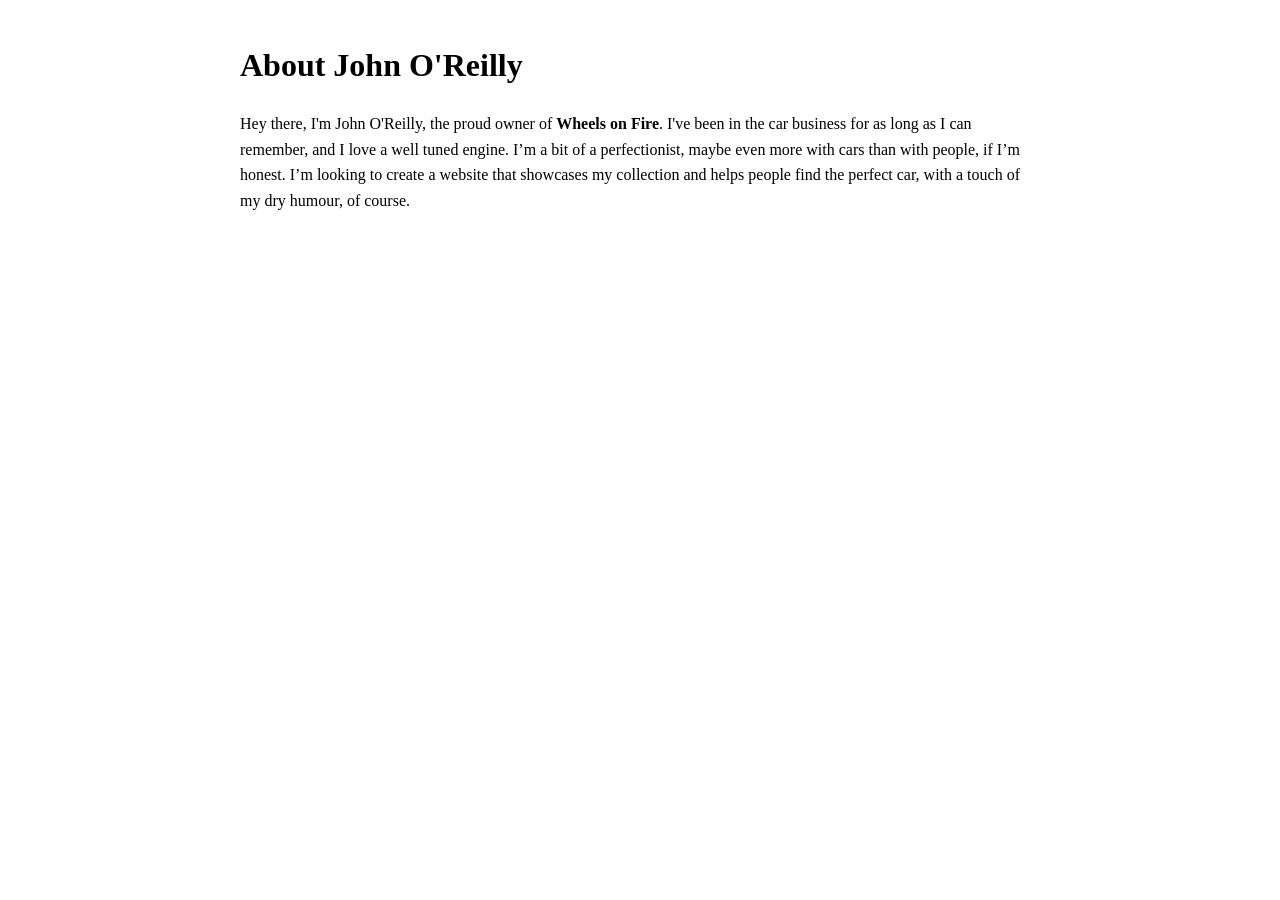
==== about.html @ 86fae7f8 "Update2" ====
<!DOCTYPE html>
<html lang="en">
<head>
    <meta charset="UTF-8">
    <meta name="viewport" content="width=device-width, initial-scale=1.0">
    <title>About - John O’Reilly</title>
    <style>
        body {
            max-width: 800px;
            margin: 40px auto;
            padding: 0 20px;
            line-height: 1.6;
        }

        h1 {
            font-size: 2.5;
            margin-bottom: 20px;
        }

        p {
            font-size: 1.2;
        }
    </style>
</head>
<body>

    <h1>About John O'Reilly</h1>
    <p>
        Hey there, I'm John O'Reilly, the proud owner of <strong>Wheels on Fire</strong>. 
        I've been in the car business for as long as I can remember, and I love a well tuned engine. 
        I’m a bit of a perfectionist, maybe even more with cars than with people, if I’m honest. 
        I’m looking to create a website that showcases my collection and helps people find the perfect car, 
        with a touch of my dry humour, of course.
    </p>

</body>
</html>
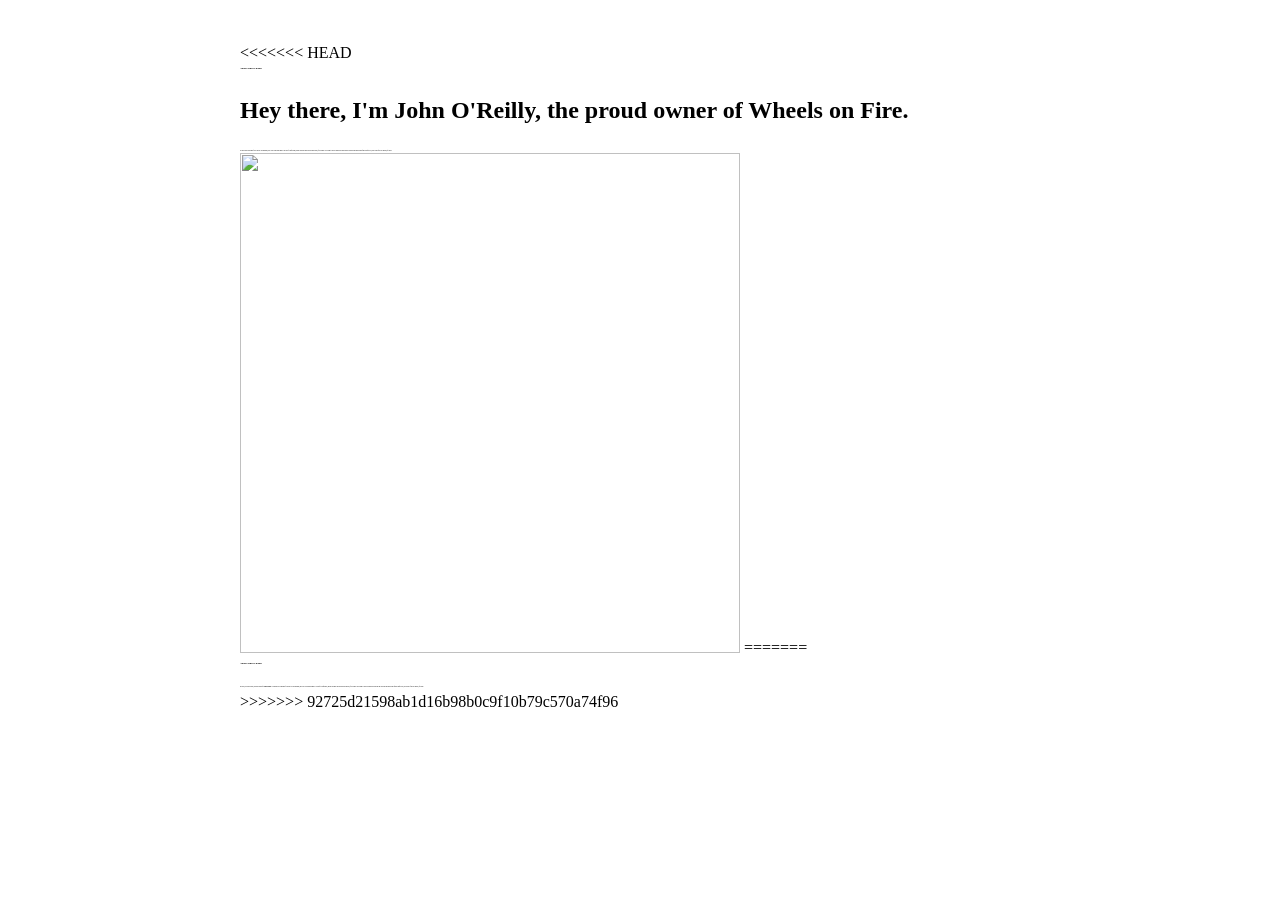
==== commit 28f46dda: "Update3" ====
--- a/about.html
+++ b/about.html
@@ -1,3 +1,48 @@
+<<<<<<< HEAD
+<!DOCTYPE html>
+<html lang="en">
+<head>
+    <meta charset="UTF-8">
+    <meta name="viewport" content="width=device-width, initial-scale=1.0">
+    <title>About - John O’Reilly</title>
+    <style>
+        body {
+            max-width: 800px;
+            margin: 40px auto;
+            padding: 0 20px;
+            line-height: 1.6;
+        }
+
+        h1 {
+            font-size: 2.5;
+            margin-bottom: 20px;
+        }
+
+        p {
+            font-size: 1.2;
+        }
+    </style>
+</head>
+<style>
+    img {
+        width: 500px;
+    }
+</style>
+<body>
+
+    <h1>About John O'Reilly</h1>
+    <h2>Hey there, I'm John O'Reilly, the proud owner of <strong>Wheels on Fire</strong>. </h2>
+    <p>
+        I've been in the car business for as long as I can remember, and I love a well tuned engine. 
+        I’m a bit of a perfectionist, maybe even more with cars than with people, if I’m honest. 
+        I’m looking to create a website that showcases my collection and helps people find the perfect car, 
+        with a touch of my dry humour, of course.
+    </p>
+    <img src="carAbout.jpg">
+
+</body>
+</html>
+=======
 <!DOCTYPE html>
 <html lang="en">
 <head>
@@ -34,4 +79,5 @@
     </p>
 
 </body>
-</html>+</html>
+>>>>>>> 92725d21598ab1d16b98b0c9f10b79c570a74f96
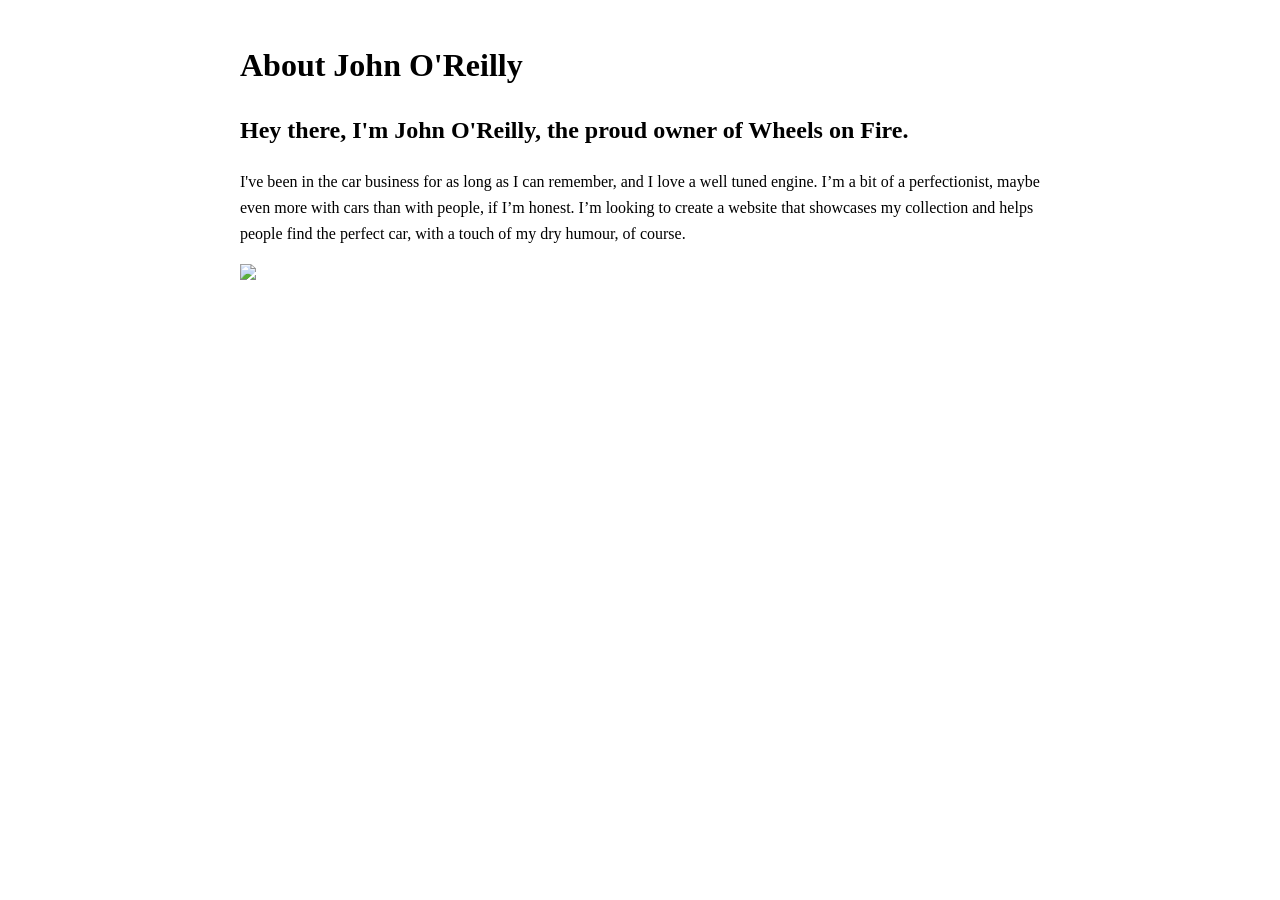
==== commit 3ab98342: "Merge branch 'main' of https://github.com/wannahugecat/WebsiteVorokhVsevolodTUD" ====
--- a/about.html
+++ b/about.html
@@ -1,4 +1,3 @@
-<<<<<<< HEAD
 <!DOCTYPE html>
 <html lang="en">
 <head>
@@ -41,43 +40,4 @@
     <img src="carAbout.jpg">
 
 </body>
-</html>
-=======
-<!DOCTYPE html>
-<html lang="en">
-<head>
-    <meta charset="UTF-8">
-    <meta name="viewport" content="width=device-width, initial-scale=1.0">
-    <title>About - John O’Reilly</title>
-    <style>
-        body {
-            max-width: 800px;
-            margin: 40px auto;
-            padding: 0 20px;
-            line-height: 1.6;
-        }
-
-        h1 {
-            font-size: 2.5;
-            margin-bottom: 20px;
-        }
-
-        p {
-            font-size: 1.2;
-        }
-    </style>
-</head>
-<body>
-
-    <h1>About John O'Reilly</h1>
-    <p>
-        Hey there, I'm John O'Reilly, the proud owner of <strong>Wheels on Fire</strong>. 
-        I've been in the car business for as long as I can remember, and I love a well tuned engine. 
-        I’m a bit of a perfectionist, maybe even more with cars than with people, if I’m honest. 
-        I’m looking to create a website that showcases my collection and helps people find the perfect car, 
-        with a touch of my dry humour, of course.
-    </p>
-
-</body>
-</html>
->>>>>>> 92725d21598ab1d16b98b0c9f10b79c570a74f96
+</html>
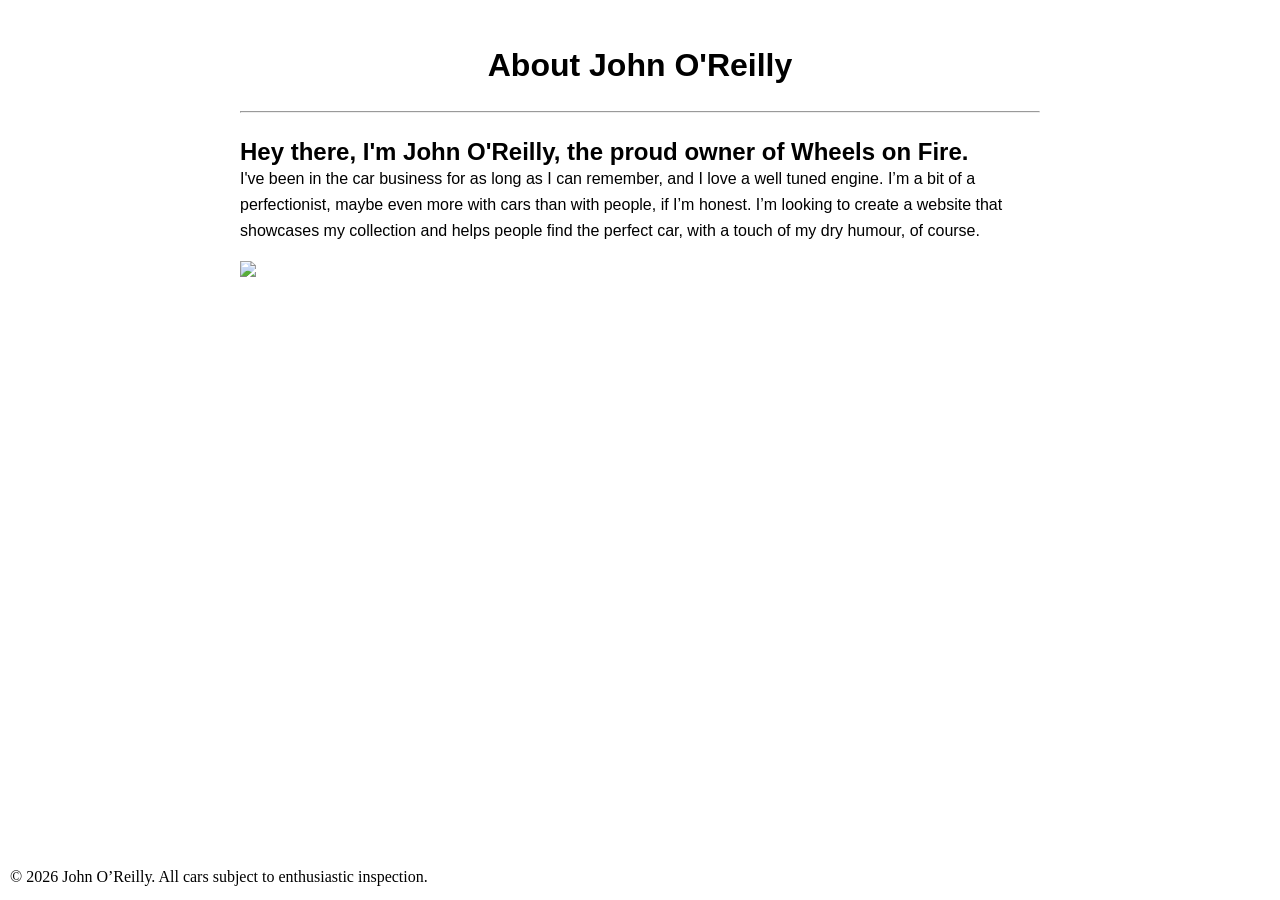
==== commit e8d5d538: "Update4" ====
--- a/about.html
+++ b/about.html
@@ -24,20 +24,44 @@
 </head>
 <style>
     img {
-        width: 500px;
+        width: 800px;
+        
+    }
+    h1 {
+        text-align: center;
+        font-family:'Trebuchet MS', 'Lucida Sans Unicode', 'Lucida Grande', 'Lucida Sans', Arial, sans-serif;
+    }
+    h2 {
+        font-family:'Trebuchet MS', 'Lucida Sans Unicode', 'Lucida Grande', 'Lucida Sans', Arial, sans-serif;
+
+    }
+    p {
+        display: flex;
+        margin-top:-25px;
+        font-family: 'Lucida Sans', 'Lucida Sans Regular', 'Lucida Grande', 'Lucida Sans Unicode', Geneva, Verdana, sans-serif;
+    }
+    .Rights {
+        position: fixed;
+        bottom: 10px;
+        left: 10px;
     }
 </style>
 <body>
-
     <h1>About John O'Reilly</h1>
-    <h2>Hey there, I'm John O'Reilly, the proud owner of <strong>Wheels on Fire</strong>. </h2>
-    <p>
-        I've been in the car business for as long as I can remember, and I love a well tuned engine. 
-        I’m a bit of a perfectionist, maybe even more with cars than with people, if I’m honest. 
-        I’m looking to create a website that showcases my collection and helps people find the perfect car, 
-        with a touch of my dry humour, of course.
-    </p>
+    <hr class="line">
+    <div class="description">
+        <h2>Hey there, I'm John O'Reilly, the proud owner of <strong>Wheels on Fire</strong>. </h2>
+        <p>
+            I've been in the car business for as long as I can remember, and I love a well tuned engine. 
+            I’m a bit of a perfectionist, maybe even more with cars than with people, if I’m honest. 
+            I’m looking to create a website that showcases my collection and helps people find the perfect car, 
+            with a touch of my dry humour, of course.
+        </p>
+    </div>
     <img src="carAbout.jpg">
+    <div class='Rights'>
+    <a>© 2026 John O’Reilly. All cars subject to enthusiastic inspection.</a>
+    </div>
 
 </body>
 </html>
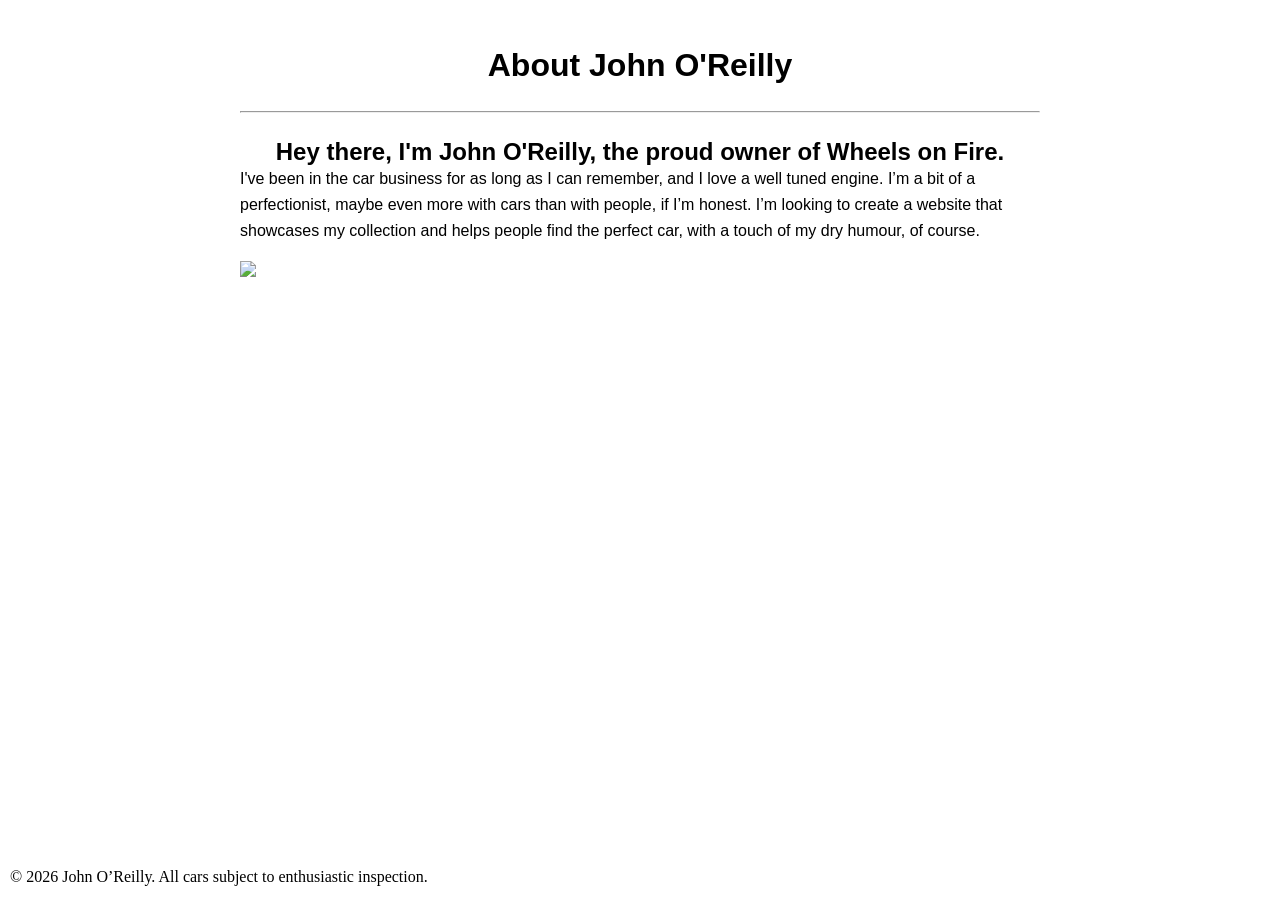
==== commit 333a70ee: "Update 5" ====
--- a/about.html
+++ b/about.html
@@ -19,6 +19,9 @@
 
         p {
             font-size: 1.2;
+        }
+        h2 {
+            text-align:center;
         }
     </style>
 </head>
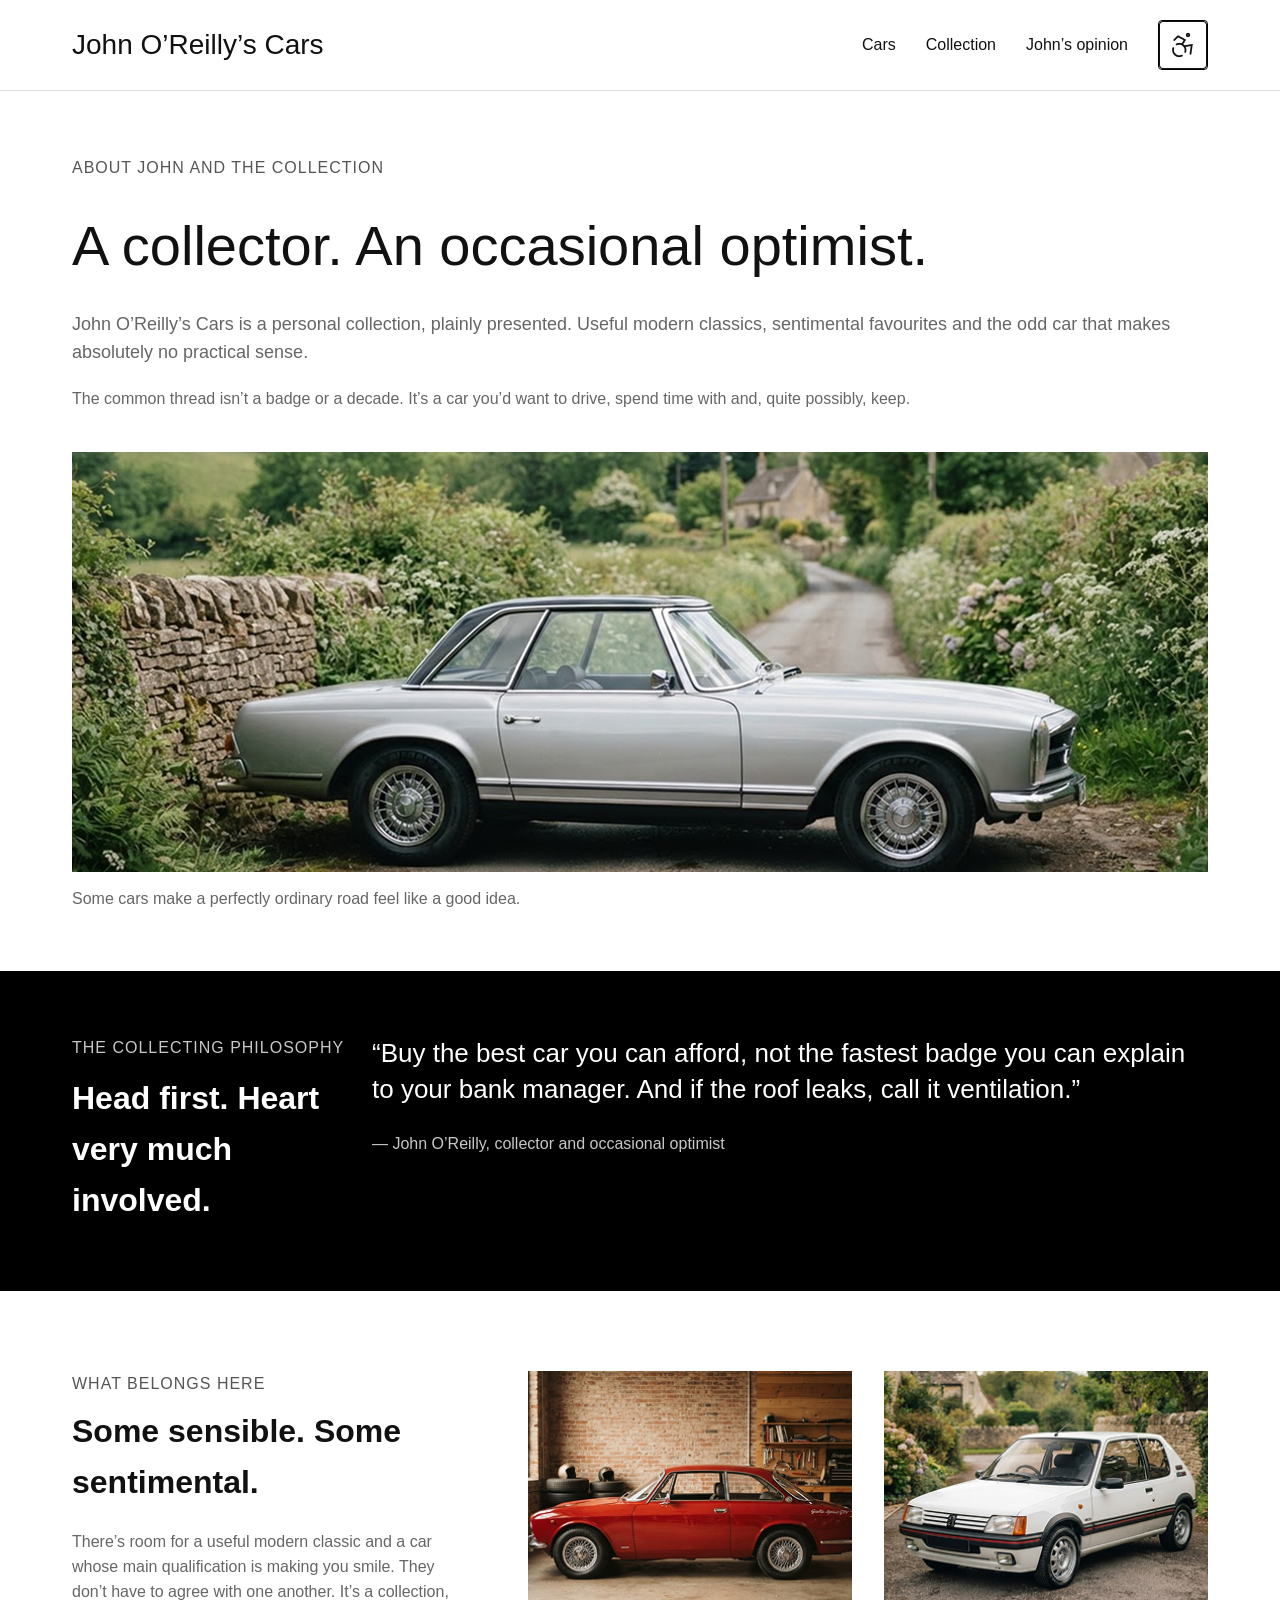
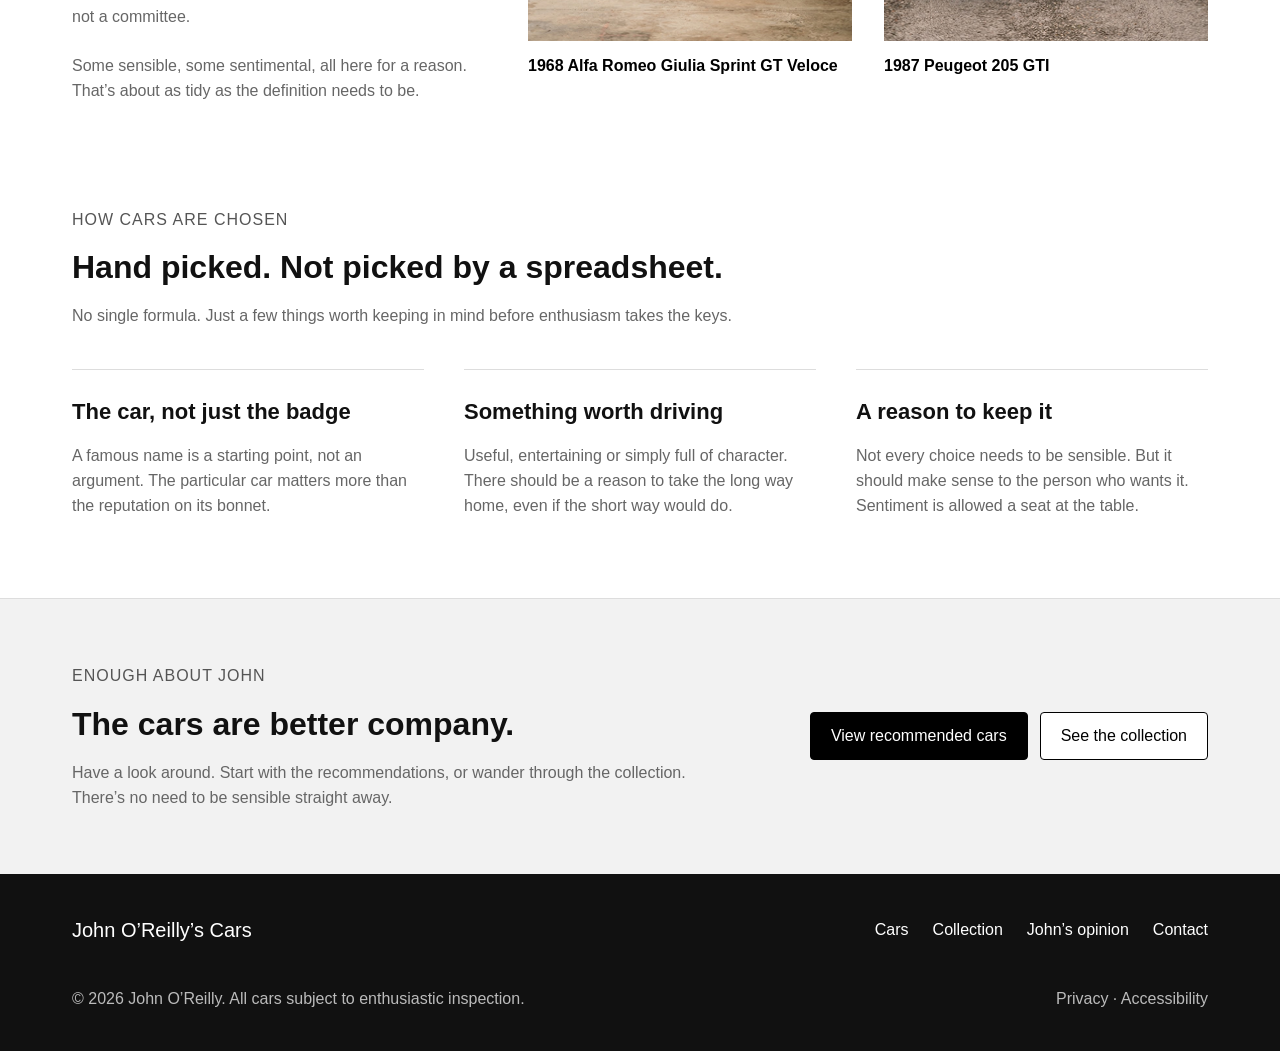
==== commit e766afcc: "Update 8 Updated the website to make it more accessible for different users.  Dyslexia: - Increased " ====
--- a/about.html
+++ b/about.html
@@ -3,68 +3,125 @@
 <head>
     <meta charset="UTF-8">
     <meta name="viewport" content="width=device-width, initial-scale=1.0">
-    <title>About - John O’Reilly</title>
-    <style>
-        body {
-            max-width: 800px;
-            margin: 40px auto;
-            padding: 0 20px;
-            line-height: 1.6;
-        }
+    <title>About - John O’Reilly’s Cars</title>
+    <link rel="stylesheet" href="about.css">
+</head>
+<body>
 
-        h1 {
-            font-size: 2.5;
-            margin-bottom: 20px;
-        }
+    <a class="skipLink" href="#main">Skip to main content</a>
 
-        p {
-            font-size: 1.2;
-        }
-        h2 {
-            text-align:center;
-        }
-    </style>
-</head>
-<style>
-    img {
-        width: 800px;
-        
-    }
-    h1 {
-        text-align: center;
-        font-family:'Trebuchet MS', 'Lucida Sans Unicode', 'Lucida Grande', 'Lucida Sans', Arial, sans-serif;
-    }
-    h2 {
-        font-family:'Trebuchet MS', 'Lucida Sans Unicode', 'Lucida Grande', 'Lucida Sans', Arial, sans-serif;
+<!-- Header -->
+    <header class="header">
+        <div class="siteName">John O’Reilly’s Cars</div>
+        <div class="topButtons">
+            <a href="index.html#recommended">Cars</a>
+            <a href="index.html#collection">Collection</a>
+            <a href="index.html#opinion">John’s opinion</a>
+            <img src="disabilitiesButton.png" alt="Button for people with disabilities">
+        </div>
+    </header>
 
-    }
-    p {
-        display: flex;
-        margin-top:-25px;
-        font-family: 'Lucida Sans', 'Lucida Sans Regular', 'Lucida Grande', 'Lucida Sans Unicode', Geneva, Verdana, sans-serif;
-    }
-    .Rights {
-        position: fixed;
-        bottom: 10px;
-        left: 10px;
-    }
-</style>
-<body>
-    <h1>About John O'Reilly</h1>
-    <hr class="line">
-    <div class="description">
-        <h2>Hey there, I'm John O'Reilly, the proud owner of <strong>Wheels on Fire</strong>. </h2>
-        <p>
-            I've been in the car business for as long as I can remember, and I love a well tuned engine. 
-            I’m a bit of a perfectionist, maybe even more with cars than with people, if I’m honest. 
-            I’m looking to create a website that showcases my collection and helps people find the perfect car, 
-            with a touch of my dry humour, of course.
-        </p>
+    <main id="main">
+
+<!-- Intro -->
+    <div class="aboutIntro">
+        <div class="eyebrow">ABOUT JOHN AND THE COLLECTION</div>
+        <h1>A collector. An occasional optimist.</h1>
+        <p class="bigText">John O’Reilly’s Cars is a personal collection, plainly presented. Useful modern classics, sentimental favourites and the odd car that makes absolutely no practical sense.</p>
+        <p class="smallText">The common thread isn’t a badge or a decade. It’s a car you’d want to drive, spend time with and, quite possibly, keep.</p>
     </div>
-    <img src="carAbout.jpg">
-    <div class='Rights'>
-    <a>© 2026 John O’Reilly. All cars subject to enthusiastic inspection.</a>
+
+<!-- Big image -->
+    <div class="aboutImage">
+        <img src="carAbout.png" alt="Silver Mercedes parked on a country road">
+        <p>Some cars make a perfectly ordinary road feel like a good idea.</p>
     </div>
+
+<!-- Philosophy -->
+    <div class="philosophy">
+        <div class="philosophyLeft">
+            <div class="eyebrow">THE COLLECTING PHILOSOPHY</div>
+            <h2>Head first. Heart very much involved.</h2>
+        </div>
+        <div class="philosophyRight">
+            <p class="quote">“Buy the best car you can afford, not the fastest badge you can explain to your bank manager. And if the roof leaks, call it ventilation.”</p>
+            <p class="author">— John O’Reilly, collector and occasional optimist</p>
+        </div>
+    </div>
+
+<!-- What belongs -->
+    <div class="belongs">
+        <div class="belongsText">
+            <div class="eyebrow">WHAT BELONGS HERE</div>
+            <h2>Some sensible. Some sentimental.</h2>
+            <p>There’s room for a useful modern classic and a car whose main qualification is making you smile. They don’t have to agree with one another. It’s a collection, not a committee.</p>
+            <p>Some sensible, some sentimental, all here for a reason. That’s about as tidy as the definition needs to be.</p>
+        </div>
+
+        <div class="belongsCar">
+            <img src="alfaRomeo.png" alt="1968 Alfa Romeo Giulia Sprint GT Veloce">
+            <h3>1968 Alfa Romeo Giulia Sprint GT Veloce</h3>
+        </div>
+
+        <div class="belongsCar">
+            <img src="peugeot205.png" alt="1987 Peugeot 205 GTI">
+            <h3>1987 Peugeot 205 GTI</h3>
+        </div>
+    </div>
+
+<!-- How cars are chosen -->
+    <div class="choosing">
+        <div class="eyebrow">HOW CARS ARE CHOSEN</div>
+        <h2>Hand picked. Not picked by a spreadsheet.</h2>
+        <p class="choosingSub">No single formula. Just a few things worth keeping in mind before enthusiasm takes the keys.</p>
+
+        <div class="choices">
+            <div class="choice">
+                <h3>The car, not just the badge</h3>
+                <p>A famous name is a starting point, not an argument. The particular car matters more than the reputation on its bonnet.</p>
+            </div>
+            <div class="choice">
+                <h3>Something worth driving</h3>
+                <p>Useful, entertaining or simply full of character. There should be a reason to take the long way home, even if the short way would do.</p>
+            </div>
+            <div class="choice">
+                <h3>A reason to keep it</h3>
+                <p>Not every choice needs to be sensible. But it should make sense to the person who wants it. Sentiment is allowed a seat at the table.</p>
+            </div>
+        </div>
+    </div>
+
+<!-- Closing -->
+    <div class="closing">
+        <div class="closingText">
+            <div class="eyebrow">ENOUGH ABOUT JOHN</div>
+            <h2>The cars are better company.</h2>
+            <p>Have a look around. Start with the recommendations, or wander through the collection. There’s no need to be sensible straight away.</p>
+        </div>
+        <div class="closingButtons">
+            <button class="blackBtn">View recommended cars</button>
+            <button class="whiteBtn">See the collection</button>
+        </div>
+    </div>
+
+<!-- Footer -->
+    </main>
+
+    <footer class="footer">
+        <div class="footerTop">
+            <h3>John O’Reilly’s Cars</h3>
+            <div class="footerLinks">
+                <a href="index.html#recommended">Cars</a>
+                <a href="index.html#collection">Collection</a>
+                <a href="index.html#opinion">John’s opinion</a>
+                <a href="index.html">Contact</a>
+            </div>
+        </div>
+        <div class="footerBottom">
+            <p>© 2026 John O’Reilly. All cars subject to enthusiastic inspection.</p>
+            <p>Privacy · Accessibility</p>
+        </div>
+    </footer>
 
 </body>
 </html>
--- a/about.css
+++ b/about.css
@@ -0,0 +1,338 @@
+/* General styles */
+body {
+    margin: 0;
+    font-family: Arial, sans-serif;
+    color: rgb(17, 17, 17);
+}
+
+a {
+    color: rgb(17, 17, 17);
+    text-decoration: none;
+}
+
+h1, h2, h3, h4, p {
+    margin: 0;
+}
+
+.eyebrow {
+    font-size: 12px;
+    color: rgb(85, 85, 85);
+    letter-spacing: 1px;
+}
+
+/* Buttons */
+button {
+    height: 48px;
+    padding: 0 20px;
+    border: 1px solid black;
+    border-radius: 4px;
+    font-size: 14px;
+    cursor: pointer;
+}
+
+.blackBtn {
+    background-color: black;
+    color: white;
+}
+
+.whiteBtn {
+    background-color: white;
+    color: black;
+}
+
+/* Header */
+.header {
+    display: flex;
+    justify-content: space-between;
+    align-items: center;
+    padding: 20px 72px;
+    border-bottom: 1px solid rgb(221, 221, 221);
+}
+
+.header .siteName {
+    font-size: 28px;
+    font-weight: normal;
+}
+
+.topButtons {
+    display: flex;
+    align-items: center;
+    gap: 30px;
+    font-size: 14px;
+}
+
+.topButtons img {
+    width: 48px;
+    height: 48px;
+    border: 1px solid black;
+    border-radius: 4px;
+}
+
+/* Footer */
+.footer {
+    background-color: rgb(17, 17, 17);
+    color: white;
+    padding: 40px 72px;
+}
+
+.footerTop {
+    display: flex;
+    justify-content: space-between;
+    align-items: center;
+}
+
+.footerTop h3 {
+    font-size: 20px;
+    font-weight: normal;
+}
+
+.footerLinks {
+    display: flex;
+    gap: 24px;
+    font-size: 14px;
+}
+
+.footerLinks a {
+    color: white;
+}
+
+.footerBottom {
+    display: flex;
+    justify-content: space-between;
+    margin-top: 40px;
+    font-size: 12px;
+    color: rgb(187, 187, 187);
+}
+
+/* Intro */
+.aboutIntro {
+    padding: 64px 72px 40px 72px;
+}
+
+.aboutIntro h1 {
+    font-size: 56px;
+    font-weight: normal;
+    margin: 20px 0;
+}
+
+.bigText {
+    font-size: 18px;
+    line-height: 28px;
+    color: rgb(102, 102, 102);
+    margin-bottom: 20px;
+}
+
+.smallText {
+    font-size: 15px;
+    color: rgb(102, 102, 102);
+}
+
+/* Big image */
+.aboutImage {
+    padding: 0 72px 60px 72px;
+}
+
+.aboutImage img {
+    width: 100%;
+    height: 420px;
+    object-fit: cover;
+    display: block;
+}
+
+.aboutImage p {
+    font-size: 13px;
+    color: rgb(102, 102, 102);
+    margin-top: 14px;
+}
+
+/* Philosophy */
+.philosophy {
+    display: flex;
+    background-color: black;
+    color: white;
+    padding: 64px 72px;
+}
+
+.philosophyLeft {
+    width: 400px;
+}
+
+.philosophyLeft .eyebrow {
+    color: rgb(200, 200, 200);
+}
+
+.philosophyLeft h2 {
+    font-size: 32px;
+    width: 300px;
+    margin-top: 12px;
+}
+
+.philosophyRight .quote {
+    font-size: 26px;
+    line-height: 36px;
+    margin-bottom: 24px;
+}
+
+.philosophyRight .author {
+    font-size: 14px;
+    color: rgb(200, 200, 200);
+}
+
+/* What belongs */
+.belongs {
+    display: flex;
+    gap: 32px;
+    padding: 80px 72px 40px 72px;
+}
+
+.belongsText {
+    width: 400px;
+    margin-right: 24px;
+}
+
+.belongsText h2 {
+    font-size: 32px;
+    margin: 10px 0 20px 0;
+}
+
+.belongsText p {
+    font-size: 16px;
+    line-height: 25px;
+    color: rgb(102, 102, 102);
+    margin-bottom: 24px;
+}
+
+.belongsCar {
+    flex: 1;
+}
+
+.belongsCar img {
+    width: 100%;
+    height: 270px;
+    object-fit: cover;
+    display: block;
+}
+
+.belongsCar h3 {
+    font-size: 14px;
+    color: black;
+    letter-spacing: 0;
+    margin-top: 12px;
+}
+
+/* How cars are chosen */
+.choosing {
+    padding: 40px 72px 80px 72px;
+}
+
+.choosing h2 {
+    font-size: 32px;
+    margin: 10px 0;
+}
+
+.choosingSub {
+    color: rgb(102, 102, 102);
+}
+
+.choices {
+    display: flex;
+    gap: 40px;
+    margin-top: 40px;
+}
+
+.choice {
+    flex: 1;
+    border-top: 1px solid rgb(221, 221, 221);
+    padding-top: 24px;
+}
+
+.choice h3 {
+    font-size: 22px;
+    margin-bottom: 14px;
+}
+
+.choice p {
+    font-size: 16px;
+    line-height: 25px;
+    color: rgb(102, 102, 102);
+}
+
+/* Closing */
+.closing {
+    display: flex;
+    justify-content: space-between;
+    align-items: center;
+    background-color: rgb(242, 242, 242);
+    border-top: 1px solid rgb(221, 221, 221);
+    padding: 64px 72px;
+}
+
+.closingText {
+    width: 55%;
+}
+
+.closingText h2 {
+    font-size: 32px;
+    margin: 10px 0;
+}
+
+.closingText p {
+    line-height: 25px;
+    color: rgb(102, 102, 102);
+}
+
+.closingButtons {
+    display: flex;
+    gap: 12px;
+}
+
+/* Accessibility */
+
+/* Bigger text, left aligned */
+body {
+    font-size: 16px;
+    line-height: 1.6;
+    text-align: left;
+}
+
+.eyebrow,
+button,
+.topButtons,
+.footerLinks,
+.footerBottom,
+.smallText,
+.aboutImage p,
+.belongsCar h3,
+.philosophyRight .author {
+    font-size: 16px;
+}
+
+/* Underline links on hover */
+a:hover,
+a:focus {
+    text-decoration: underline;
+}
+
+/* Focus outline */
+a:focus-visible,
+button:focus-visible,
+select:focus-visible {
+    outline: 3px solid #0057d9;
+    outline-offset: 2px;
+}
+
+/* Skip link */
+.skipLink {
+    position: absolute;
+    left: -9999px;
+    top: 8px;
+    background-color: white;
+    color: black;
+    padding: 12px 16px;
+    border: 2px solid black;
+    z-index: 10;
+}
+
+.skipLink:focus {
+    left: 8px;
+}
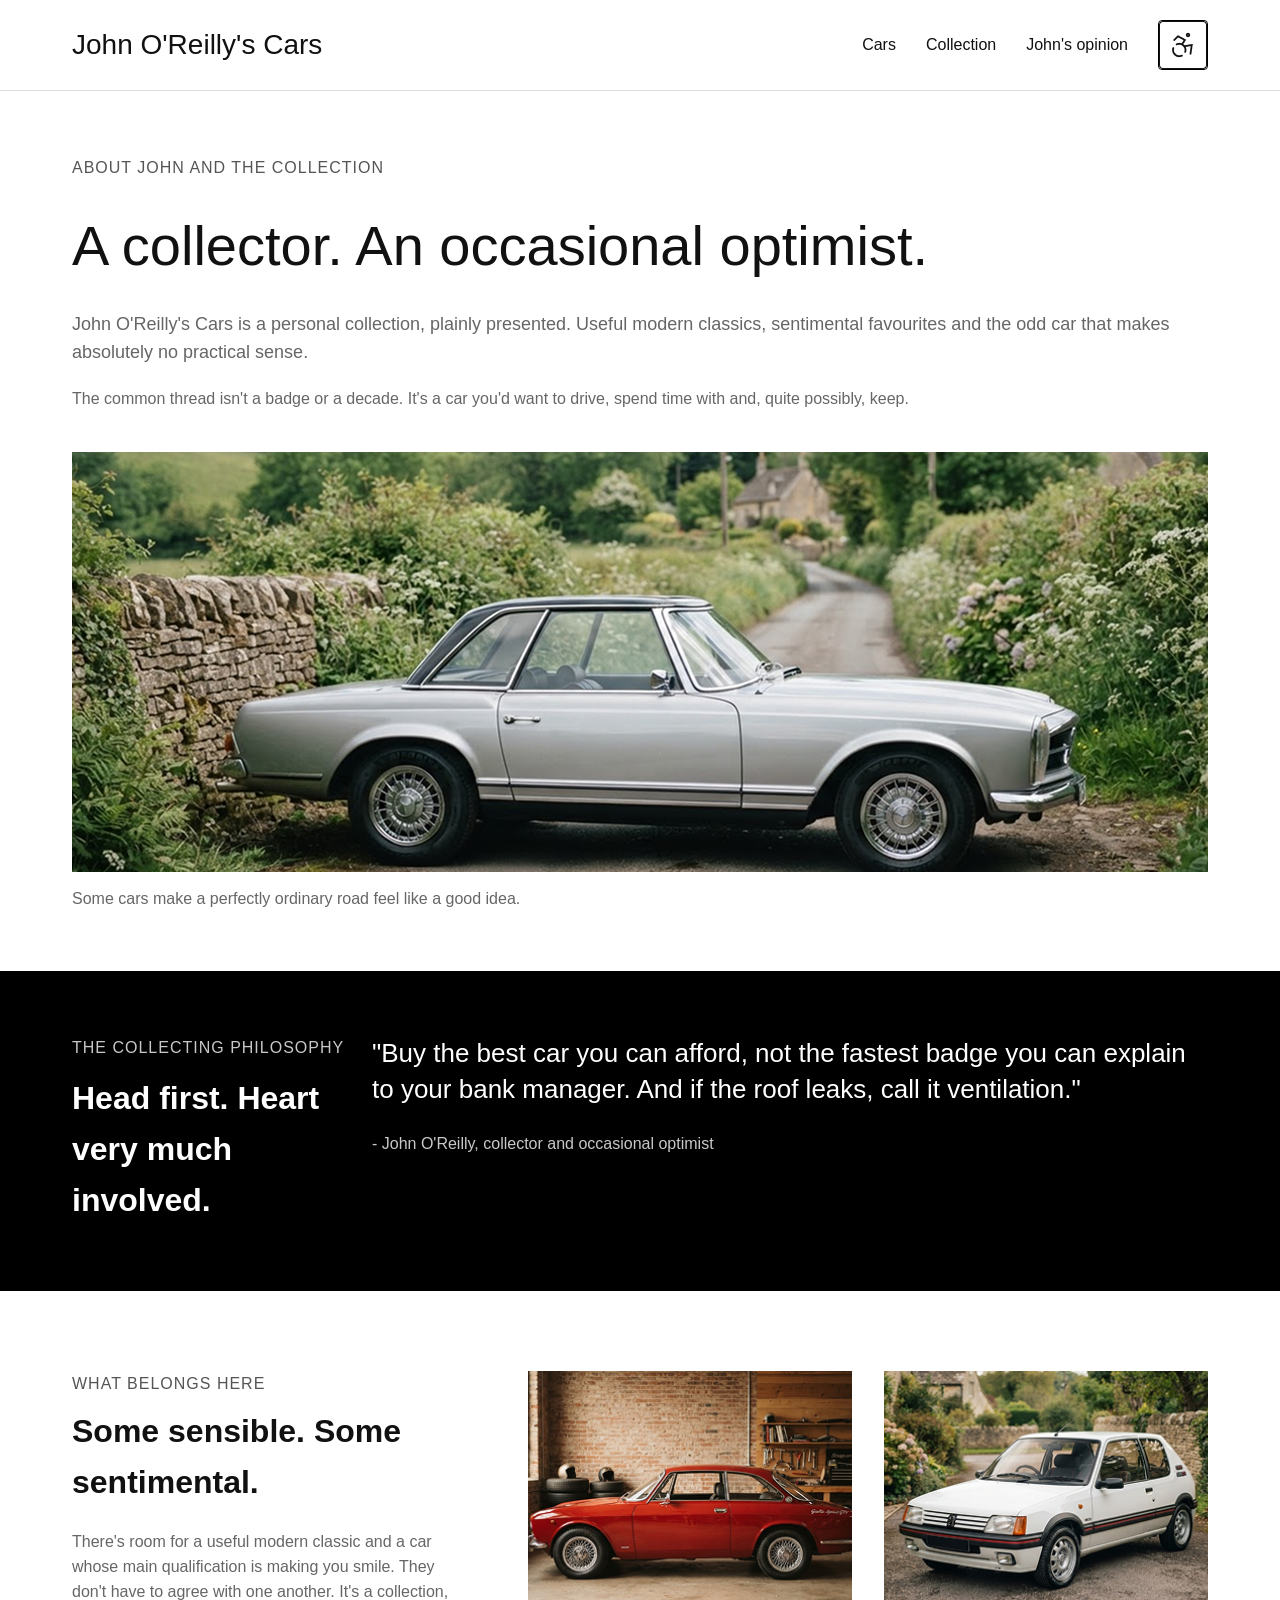
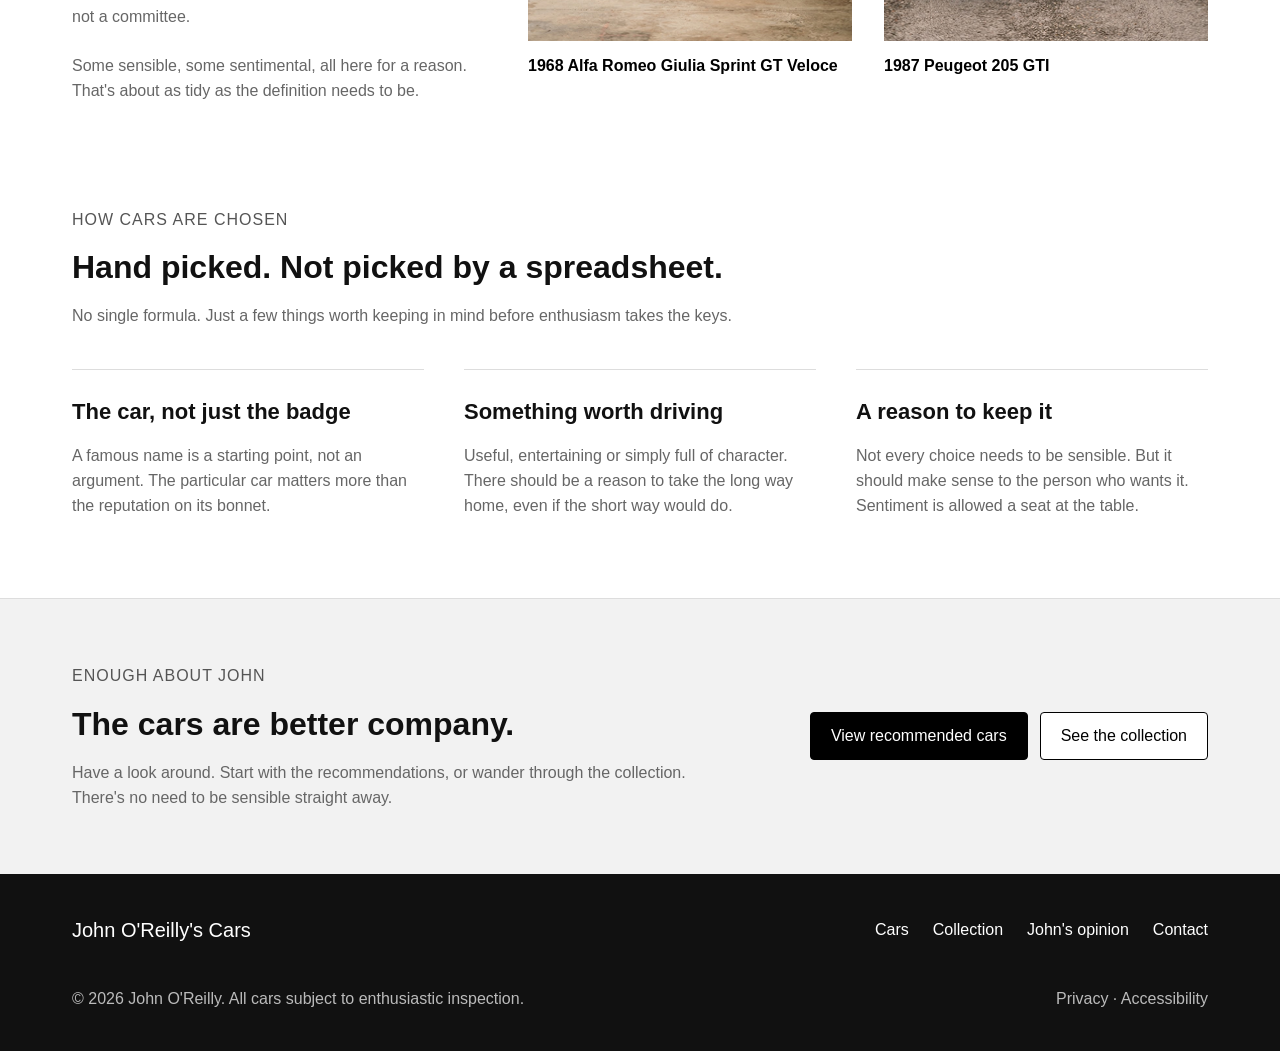
==== commit b344e9e3: "Update 9" ====
--- a/about.html
+++ b/about.html
@@ -3,59 +3,64 @@
 <head>
     <meta charset="UTF-8">
     <meta name="viewport" content="width=device-width, initial-scale=1.0">
-    <title>About - John O’Reilly’s Cars</title>
+    <title>About - John O'Reilly's Cars</title>
     <link rel="stylesheet" href="about.css">
 </head>
 <body>
 
     <a class="skipLink" href="#main">Skip to main content</a>
 
-<!-- Header -->
+<!--Header-->
+
     <header class="header">
-        <div class="siteName">John O’Reilly’s Cars</div>
+        <div class="siteName">John O'Reilly's Cars</div>
         <div class="topButtons">
             <a href="index.html#recommended">Cars</a>
             <a href="index.html#collection">Collection</a>
-            <a href="index.html#opinion">John’s opinion</a>
+            <a href="index.html#opinion">John's opinion</a>
             <img src="disabilitiesButton.png" alt="Button for people with disabilities">
         </div>
     </header>
 
     <main id="main">
 
-<!-- Intro -->
+<!--Intro-->
+
     <div class="aboutIntro">
         <div class="eyebrow">ABOUT JOHN AND THE COLLECTION</div>
         <h1>A collector. An occasional optimist.</h1>
-        <p class="bigText">John O’Reilly’s Cars is a personal collection, plainly presented. Useful modern classics, sentimental favourites and the odd car that makes absolutely no practical sense.</p>
-        <p class="smallText">The common thread isn’t a badge or a decade. It’s a car you’d want to drive, spend time with and, quite possibly, keep.</p>
+        <p class="bigText">John O'Reilly's Cars is a personal collection, plainly presented. Useful modern classics, sentimental favourites and the odd car that makes absolutely no practical sense.</p>
+        <p class="smallText">The common thread isn't a badge or a decade. It's a car you'd want to drive, spend time with and, quite possibly, keep.</p>
     </div>
 
-<!-- Big image -->
+<!--Big image-->
+
     <div class="aboutImage">
         <img src="carAbout.png" alt="Silver Mercedes parked on a country road">
         <p>Some cars make a perfectly ordinary road feel like a good idea.</p>
     </div>
 
-<!-- Philosophy -->
+<!--Philosophy-->
+
     <div class="philosophy">
         <div class="philosophyLeft">
             <div class="eyebrow">THE COLLECTING PHILOSOPHY</div>
             <h2>Head first. Heart very much involved.</h2>
         </div>
         <div class="philosophyRight">
-            <p class="quote">“Buy the best car you can afford, not the fastest badge you can explain to your bank manager. And if the roof leaks, call it ventilation.”</p>
-            <p class="author">— John O’Reilly, collector and occasional optimist</p>
+            <p class="quote">"Buy the best car you can afford, not the fastest badge you can explain to your bank manager. And if the roof leaks, call it ventilation."</p>
+            <p class="author">- John O'Reilly, collector and occasional optimist</p>
         </div>
     </div>
 
-<!-- What belongs -->
+<!--What belongs-->
+
     <div class="belongs">
         <div class="belongsText">
             <div class="eyebrow">WHAT BELONGS HERE</div>
             <h2>Some sensible. Some sentimental.</h2>
-            <p>There’s room for a useful modern classic and a car whose main qualification is making you smile. They don’t have to agree with one another. It’s a collection, not a committee.</p>
-            <p>Some sensible, some sentimental, all here for a reason. That’s about as tidy as the definition needs to be.</p>
+            <p>There's room for a useful modern classic and a car whose main qualification is making you smile. They don't have to agree with one another. It's a collection, not a committee.</p>
+            <p>Some sensible, some sentimental, all here for a reason. That's about as tidy as the definition needs to be.</p>
         </div>
 
         <div class="belongsCar">
@@ -69,7 +74,8 @@
         </div>
     </div>
 
-<!-- How cars are chosen -->
+<!--How cars are chosen-->
+
     <div class="choosing">
         <div class="eyebrow">HOW CARS ARE CHOSEN</div>
         <h2>Hand picked. Not picked by a spreadsheet.</h2>
@@ -91,12 +97,13 @@
         </div>
     </div>
 
-<!-- Closing -->
+<!--Closing-->
+
     <div class="closing">
         <div class="closingText">
             <div class="eyebrow">ENOUGH ABOUT JOHN</div>
             <h2>The cars are better company.</h2>
-            <p>Have a look around. Start with the recommendations, or wander through the collection. There’s no need to be sensible straight away.</p>
+            <p>Have a look around. Start with the recommendations, or wander through the collection. There's no need to be sensible straight away.</p>
         </div>
         <div class="closingButtons">
             <button class="blackBtn">View recommended cars</button>
@@ -104,21 +111,22 @@
         </div>
     </div>
 
-<!-- Footer -->
+<!--Footer-->
+
     </main>
 
     <footer class="footer">
         <div class="footerTop">
-            <h3>John O’Reilly’s Cars</h3>
+            <h3>John O'Reilly's Cars</h3>
             <div class="footerLinks">
                 <a href="index.html#recommended">Cars</a>
                 <a href="index.html#collection">Collection</a>
-                <a href="index.html#opinion">John’s opinion</a>
+                <a href="index.html#opinion">John's opinion</a>
                 <a href="index.html">Contact</a>
             </div>
         </div>
         <div class="footerBottom">
-            <p>© 2026 John O’Reilly. All cars subject to enthusiastic inspection.</p>
+            <p>© 2026 John O'Reilly. All cars subject to enthusiastic inspection.</p>
             <p>Privacy · Accessibility</p>
         </div>
     </footer>
--- a/about.css
+++ b/about.css
@@ -1,4 +1,5 @@
-/* General styles */
+/*General styles*/
+
 body {
     margin: 0;
     font-family: Arial, sans-serif;
@@ -20,7 +21,8 @@
     letter-spacing: 1px;
 }
 
-/* Buttons */
+/*Buttons*/
+
 button {
     height: 48px;
     padding: 0 20px;
@@ -40,7 +42,8 @@
     color: black;
 }
 
-/* Header */
+/*Header*/
+
 .header {
     display: flex;
     justify-content: space-between;
@@ -68,7 +71,8 @@
     border-radius: 4px;
 }
 
-/* Footer */
+/*Footer*/
+
 .footer {
     background-color: rgb(17, 17, 17);
     color: white;
@@ -104,7 +108,8 @@
     color: rgb(187, 187, 187);
 }
 
-/* Intro */
+/*Intro*/
+
 .aboutIntro {
     padding: 64px 72px 40px 72px;
 }
@@ -127,7 +132,8 @@
     color: rgb(102, 102, 102);
 }
 
-/* Big image */
+/*Big image*/
+
 .aboutImage {
     padding: 0 72px 60px 72px;
 }
@@ -145,7 +151,8 @@
     margin-top: 14px;
 }
 
-/* Philosophy */
+/*Philosophy*/
+
 .philosophy {
     display: flex;
     background-color: black;
@@ -178,7 +185,8 @@
     color: rgb(200, 200, 200);
 }
 
-/* What belongs */
+/*What belongs*/
+
 .belongs {
     display: flex;
     gap: 32px;
@@ -220,7 +228,8 @@
     margin-top: 12px;
 }
 
-/* How cars are chosen */
+/*How cars are chosen*/
+
 .choosing {
     padding: 40px 72px 80px 72px;
 }
@@ -257,7 +266,8 @@
     color: rgb(102, 102, 102);
 }
 
-/* Closing */
+/*Closing*/
+
 .closing {
     display: flex;
     justify-content: space-between;
@@ -286,9 +296,10 @@
     gap: 12px;
 }
 
-/* Accessibility */
-
-/* Bigger text, left aligned */
+/*Accessibility*/
+
+/*Bigger text*/
+
 body {
     font-size: 16px;
     line-height: 1.6;
@@ -307,13 +318,15 @@
     font-size: 16px;
 }
 
-/* Underline links on hover */
+/*Underline links on hover*/
+
 a:hover,
 a:focus {
     text-decoration: underline;
 }
 
-/* Focus outline */
+/*Focus outline*/
+
 a:focus-visible,
 button:focus-visible,
 select:focus-visible {
@@ -321,7 +334,8 @@
     outline-offset: 2px;
 }
 
-/* Skip link */
+/*Skip link*/
+
 .skipLink {
     position: absolute;
     left: -9999px;
@@ -335,4 +349,153 @@
 
 .skipLink:focus {
     left: 8px;
+}
+
+/*Responsive design*/
+
+/*TABLET*/
+@media (max-width: 1024px) {
+
+    .header,
+    .aboutIntro,
+    .aboutImage,
+    .philosophy,
+    .belongs,
+    .choosing,
+    .closing,
+    .footer {
+        padding-left: 40px;
+        padding-right: 40px;
+    }
+
+    .aboutIntro h1 {
+        font-size: 44px;
+    }
+
+    .aboutImage img {
+        height: 320px;
+    }
+
+    .philosophyLeft {
+        width: 300px;
+    }
+
+    /* What belongs*/
+    .belongs {
+        flex-wrap: wrap;
+    }
+
+    .belongsText {
+        width: 100%;
+        margin-right: 0;
+    }
+
+    .belongsCar {
+        flex: 1 1 calc(50% - 16px);
+    }
+
+    .closing {
+        flex-direction: column;
+        align-items: flex-start;
+        gap: 24px;
+    }
+
+    .closingText {
+        width: 100%;
+    }
+}
+
+/*MOBILE*/
+@media (max-width: 599px) {
+
+    .header,
+    .aboutIntro,
+    .aboutImage,
+    .philosophy,
+    .belongs,
+    .choosing,
+    .closing,
+    .footer {
+        padding-left: 20px;
+        padding-right: 20px;
+    }
+
+    .header {
+        flex-direction: column;
+        gap: 16px;
+    }
+
+    .header .siteName {
+        font-size: 24px;
+    }
+
+    .topButtons {
+        flex-wrap: wrap;
+        justify-content: center;
+        gap: 16px;
+    }
+
+    .aboutIntro {
+        padding-top: 32px;
+    }
+
+    .aboutIntro h1 {
+        font-size: 34px;
+    }
+
+    .aboutImage img {
+        height: 220px;
+    }
+
+    .philosophy {
+        flex-direction: column;
+        gap: 24px;
+    }
+
+    .philosophyLeft {
+        width: 100%;
+    }
+
+    .philosophyLeft h2 {
+        width: auto;
+        font-size: 26px;
+    }
+
+    .philosophyRight .quote {
+        font-size: 20px;
+        line-height: 30px;
+    }
+
+    /*What belongs*/
+    .belongs {
+        flex-direction: column;
+        padding-top: 40px;
+    }
+
+    .belongsCar {
+        flex: none;
+        width: 100%;
+    }
+
+    .choices {
+        flex-direction: column;
+        gap: 32px;
+    }
+
+    .closingButtons {
+        flex-direction: column;
+        width: 100%;
+    }
+
+    /*Footer*/
+    .footerTop,
+    .footerBottom {
+        flex-direction: column;
+        align-items: flex-start;
+        gap: 16px;
+    }
+
+    .footerLinks {
+        flex-wrap: wrap;
+    }
 }
